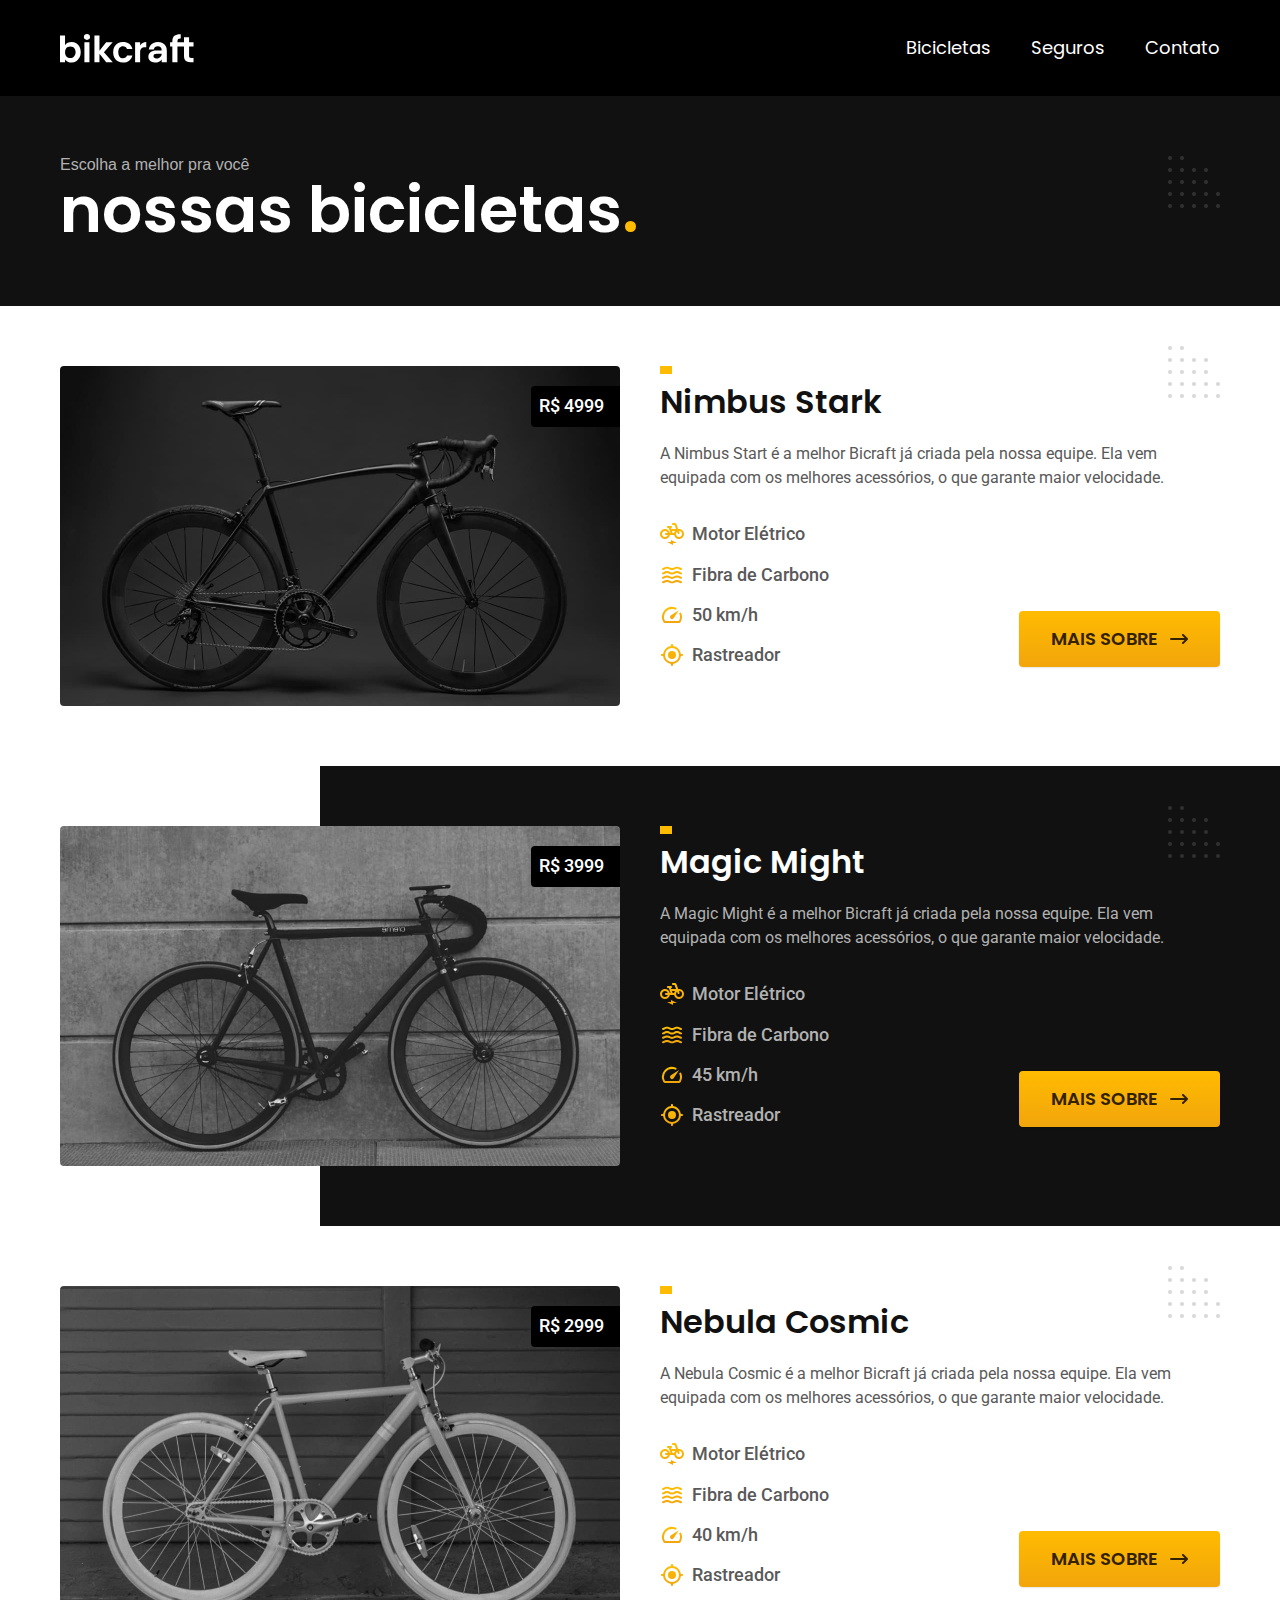
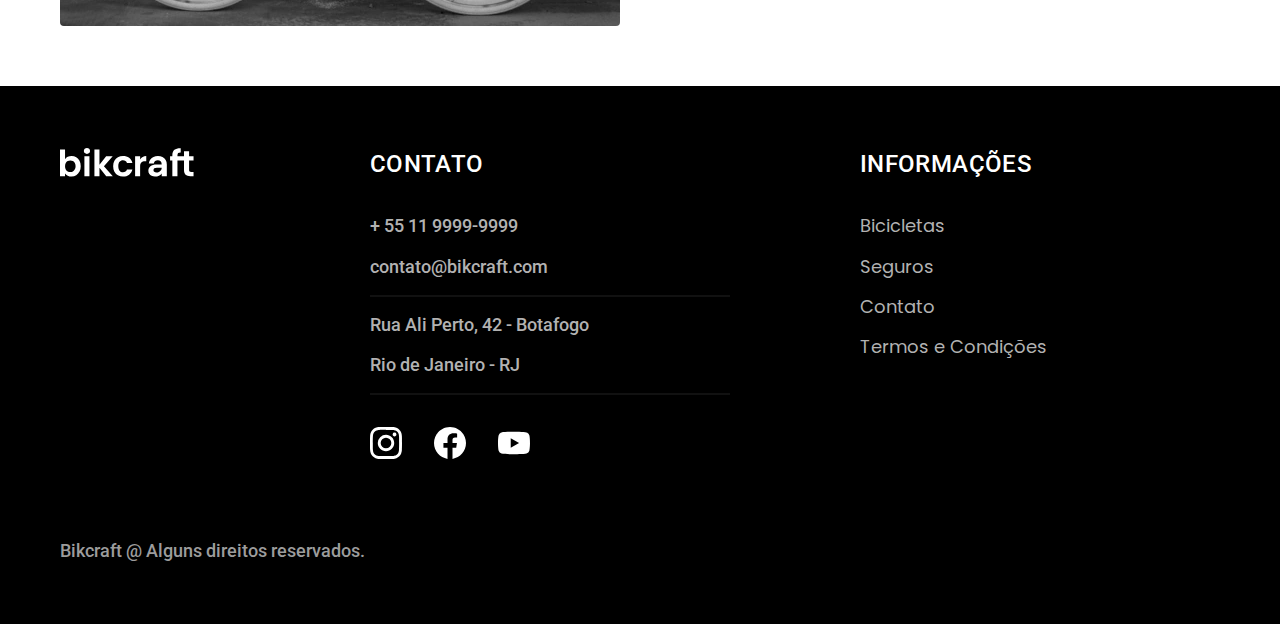
==== bicicletas.html @ e0dea344 "opa" ====
<!DOCTYPE html>
<html lang="pt-br">

<head>
  <meta charset="UTF-8">
  <meta name="viewport" content="width=device-width, initial-scale=1.0">
  <title>Bicicletas | Bikcraft</title>
  <meta name="description" content="Termos e Condições">

  <link rel="preload" href="/css/styles.css" as="style">
  <link rel="stylesheet" href="/css/styles.css">
  <link rel="stylesheet" href="./css/termos/termos.css">
  <link rel="preconnect" href="https://fonts.googleapis.com">
  <link rel="preconnect" href="https://fonts.gstatic.com" crossorigin>
  <link href="https://fonts.googleapis.com/css2?family=Merriweather:ital,wght@1,900&family=Poppins:wght@400;600&family=Roboto:wght@400;500&display=swap" rel="stylesheet">
</head>

<body id="bicicletas">
  <header class="header-bg">
    <div class="header container">
      <a href="./index.html"><img src="./img/bikcraft.svg" alt="Bikcraft"></a>

      <nav aria-label="primaria">
        <ul class="header-menu font-1-m cor-0">
          <li><a href="./bicicletas.html">Bicicletas</a></li>
          <li><a href="./seguros.html">Seguros</a></li>
          <li><a href="./contato.html">Contato</a></li>
        </ul>
      </nav>
    </div>
  </header>

  <main>
    <div class="titulo-bg">
      <div class="titulo container">
        <p class="font-2-1-b cor-5">Escolha a melhor pra você</p>
        <h1 class="font-1-xxl cor-0">nossas bicicletas<span class="cor-p1">.</span></h1>
      </div>
    </div>

    <div class="bicicletas container">
      <div class="bicicletas-imagem">
        <img src="./img/bicicletas/nimbus.jpg" alt="Bicicletas preta">
        <span class="font-2-m cor-0">R$ 4999</span>
      </div>
      <div class="bicicletas-conteudo">
        <h2 class="font-1-xl">Nimbus Stark</h2>
        <p class="font-2-s cor-8">A Nimbus Start é a melhor Bicraft já criada pela nossa equipe. Ela vem equipada com os melhores acessórios, o que garante maior velocidade.</p>
        <ul class="font-2-m cor-8">
          <li><img src="./img/icones/eletrica.svg" alt="">
            Motor Elétrico
          </li>
          <li><img src="./img/icones/carbono.svg" alt="">
            Fibra de Carbono
          </li>
          <li><img src="./img/icones/velocidade.svg" alt="">
            50 km/h
          </li>
          <li><img src="./img/icones/rastreador.svg" alt="">
            Rastreador
          </li>
        </ul>
        <a class="botao seta" href="./bicicletas/nimbus.html">Mais Sobre</a>
      </div>
    </div>

    <div class="bicicletas-bg">
      <div class="bicicletas container">
        <div class="bicicletas-imagem">
          <img src="./img/bicicletas/magic.jpg" alt="Bicicletas preta">
          <span class="font-2-m cor-0">R$ 3999</span>
        </div>
        <div class="bicicletas-conteudo">
          <h2 class="font-1-xl cor-0">Magic Might</h2>
          <p class="font-2-s cor-5">A Magic Might é a melhor Bicraft já criada pela nossa equipe. Ela vem equipada com os melhores acessórios, o que garante maior velocidade.</p>
          <ul class="font-2-m cor-5">
            <li><img src="./img/icones/eletrica.svg" alt="">
              Motor Elétrico
            </li>
            <li><img src="./img/icones/carbono.svg" alt="">
              Fibra de Carbono
            </li>
            <li><img src="./img/icones/velocidade.svg" alt="">
              45 km/h
            </li>
            <li><img src="./img/icones/rastreador.svg" alt="">
              Rastreador
            </li>
          </ul>
          <a class="botao seta" href="./bicicletas/magic.html">Mais Sobre</a>
        </div>
      </div>
    </div>

    <div class="bicicletas container">
      <div class="bicicletas-imagem">
        <img src="./img/bicicletas/nebula.jpg" alt="Bicicletas preta">
        <span class="font-2-m cor-0">R$ 2999</span>
      </div>
      <div class="bicicletas-conteudo">
        <h2 class="font-1-xl">Nebula Cosmic</h2>
        <p class="font-2-s cor-8">A Nebula Cosmic é a melhor Bicraft já criada pela nossa equipe. Ela vem equipada com os melhores acessórios, o que garante maior velocidade.</p>
        <ul class="font-2-m cor-8">
          <li><img src="./img/icones/eletrica.svg" alt="">
            Motor Elétrico
          </li>
          <li><img src="./img/icones/carbono.svg" alt="">
            Fibra de Carbono
          </li>
          <li><img src="./img/icones/velocidade.svg" alt="">
            40 km/h
          </li>
          <li><img src="./img/icones/rastreador.svg" alt="">
            Rastreador
          </li>
        </ul>
        <a class="botao seta" href="./bicicletas/nebula.html">Mais Sobre</a>
      </div>
    </div>


  </main>

  <footer class="footer-bg">
    <div class="footer container">
      <img src="./img/bikcraft.svg" alt="Bikcraft">
      <div class="footer-contato">
        <h3 class="font-2-l-b cor-0">Contato</h3>
        <ul class="font-2-m cor-5">
          <li><a href="tel:+5511999999999">+ 55 11 9999-9999</a></li>
          <li><a href="mailto:contato@bikcraft.com">contato@bikcraft.com</a></li>
          <li>Rua Ali Perto, 42 - Botafogo</li>
          <li>Rio de Janeiro - RJ</li>
        </ul>
        <div class="footer-redes">
          <a href="#">
            <img src="./img/redes/instagram.svg" alt="instagram">
          </a>
          <a href="#">
            <img src="./img/redes/facebook.svg" alt="facebook">
          </a>
          <a href="#">
            <img src="./img/redes/youtube.svg" alt="youtube">
          </a>
        </div>
      </div>
      <div class="footer-informacoes">
        <h3 class="font-2-l-b cor-0">Informações</h3>
        <nav>
          <ul class="font-1-m cor-5">
            <li><a href="./bicicletas.html">Bicicletas</a></li>
            <li><a href="./seguros.html">Seguros</a></li>
            <li><a href="./contato.html">Contato</a></li>
            <li><a href="./termos.html">Termos e Condições</a></li>
          </ul>
        </nav>
      </div>
      <p class="footer-copy font-2-m cor-6">Bikcraft @ Alguns direitos reservados.</p>

    </div>
  </footer>
</body>

</html>
---- css/styles.css ----
@import './global/global.css';
@import './utilidades/tipografia.css';
@import './utilidades/cores.css';

@import './global/header.css';
@import './global/footer.css';

/* Utilidades */
@import './utilidades/componentes.css';
@import './utilidades/formulario.css';

/* Home */
@import './home/introducao.css';
@import './home/tecnologia.css';
@import './home/parceiros.css';
@import './home/depoimento.css';

/* Bicicletas */
@import './bicicletas/bicicletas-lista.css';
@import './bicicletas/bicicletas.css';

/* Bicicleta */
@import './bicicleta/bicicleta.css';
@import './bicicleta/seguro.css';

/* Seguros */
@import './seguros/seguros.css';
@import './seguros/vantagens.css';
@import './seguros/perguntas.css';

/* contato */
@import './contato/contato.css';
@import './contato/lojas.css';

/* orçamento */
@import './orcamento/orcamento.css';


/* termos */
@import './termos/termos.css';
---- css/styles.css ----
@import './global/global.css';
@import './utilidades/tipografia.css';
@import './utilidades/cores.css';

@import './global/header.css';
@import './global/footer.css';

/* Utilidades */
@import './utilidades/componentes.css';
@import './utilidades/formulario.css';

/* Home */
@import './home/introducao.css';
@import './home/tecnologia.css';
@import './home/parceiros.css';
@import './home/depoimento.css';

/* Bicicletas */
@import './bicicletas/bicicletas-lista.css';
@import './bicicletas/bicicletas.css';

/* Bicicleta */
@import './bicicleta/bicicleta.css';
@import './bicicleta/seguro.css';

/* Seguros */
@import './seguros/seguros.css';
@import './seguros/vantagens.css';
@import './seguros/perguntas.css';

/* contato */
@import './contato/contato.css';
@import './contato/lojas.css';

/* orçamento */
@import './orcamento/orcamento.css';


/* termos */
@import './termos/termos.css';
---- css/termos/termos.css ----
.termos {
  padding-top: 80px;
  padding-bottom: 80px;
}
.termos h2 {
  font-weight: 600;
  margin-bottom: 20px;
}
.termos p + h2{
  margin-top: 40px;
}
.termos p {
  max-width: 65ch;
  margin-bottom: 24px;
}
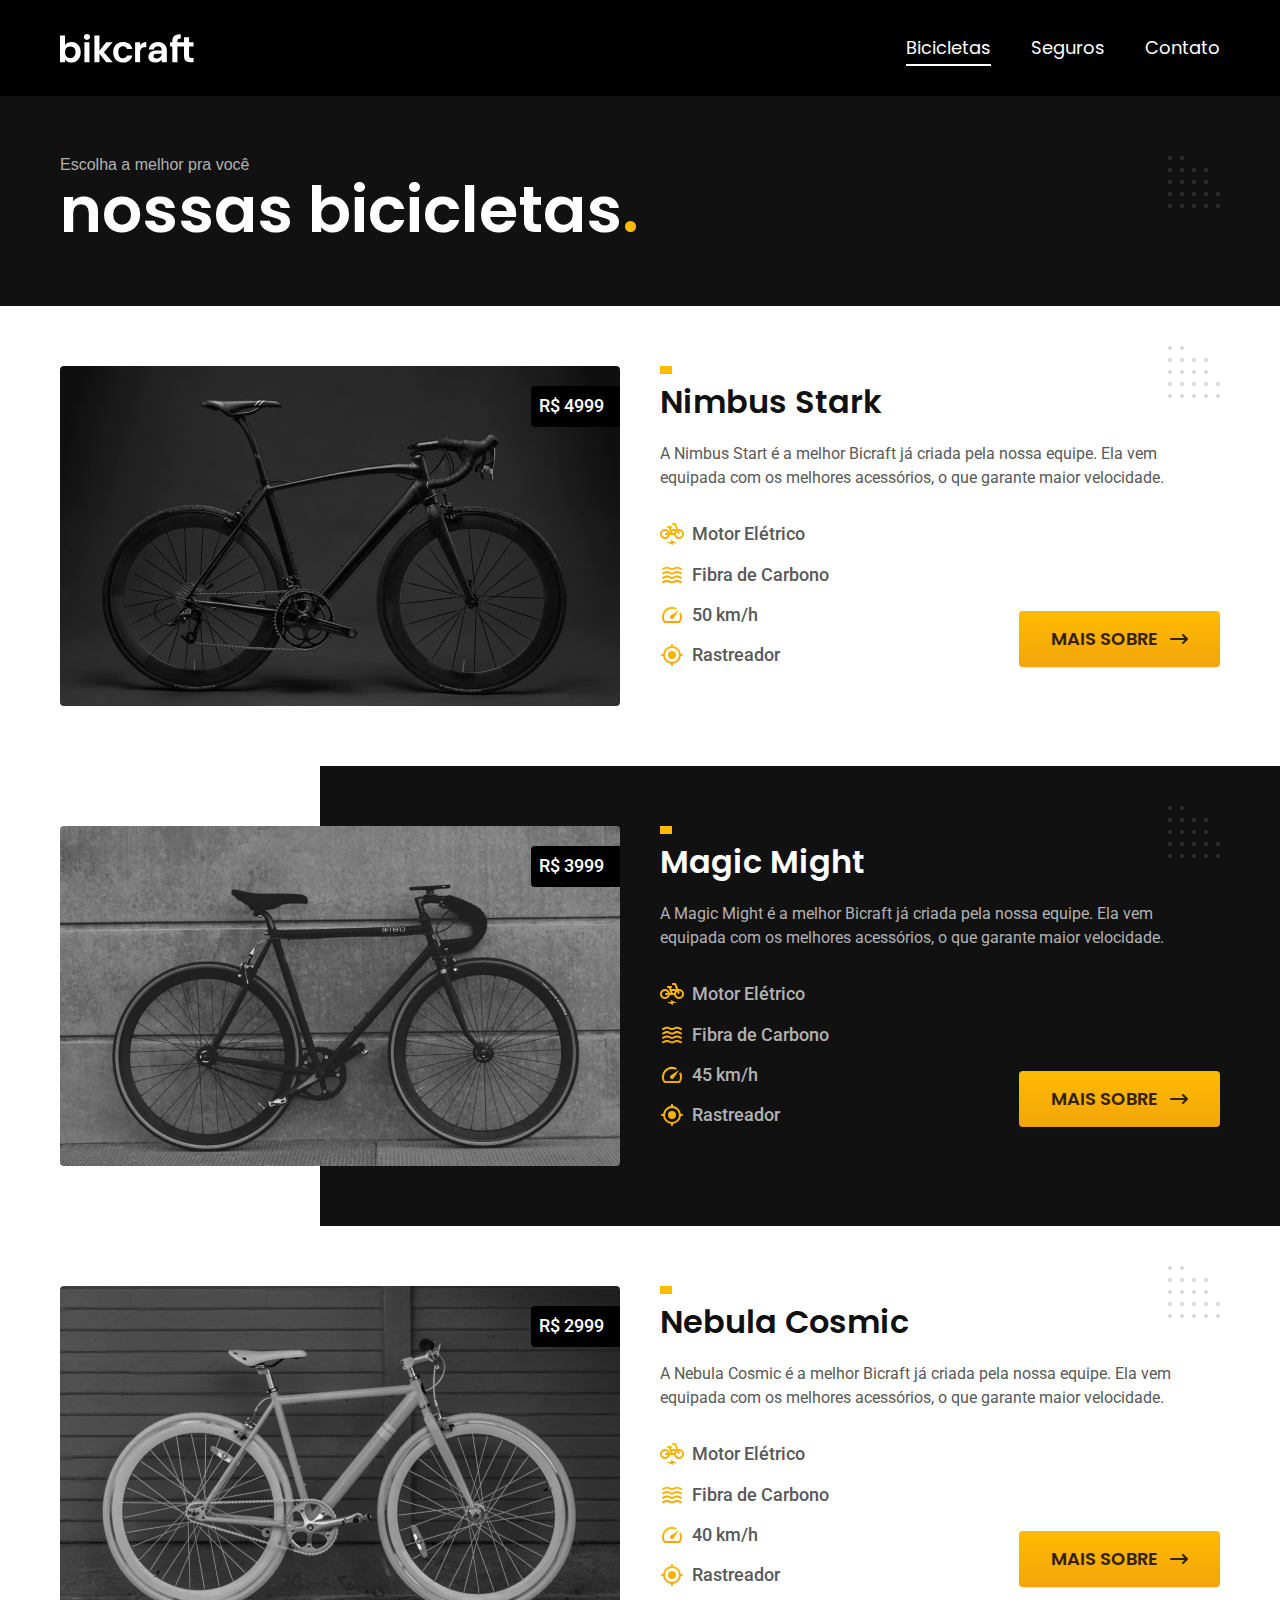
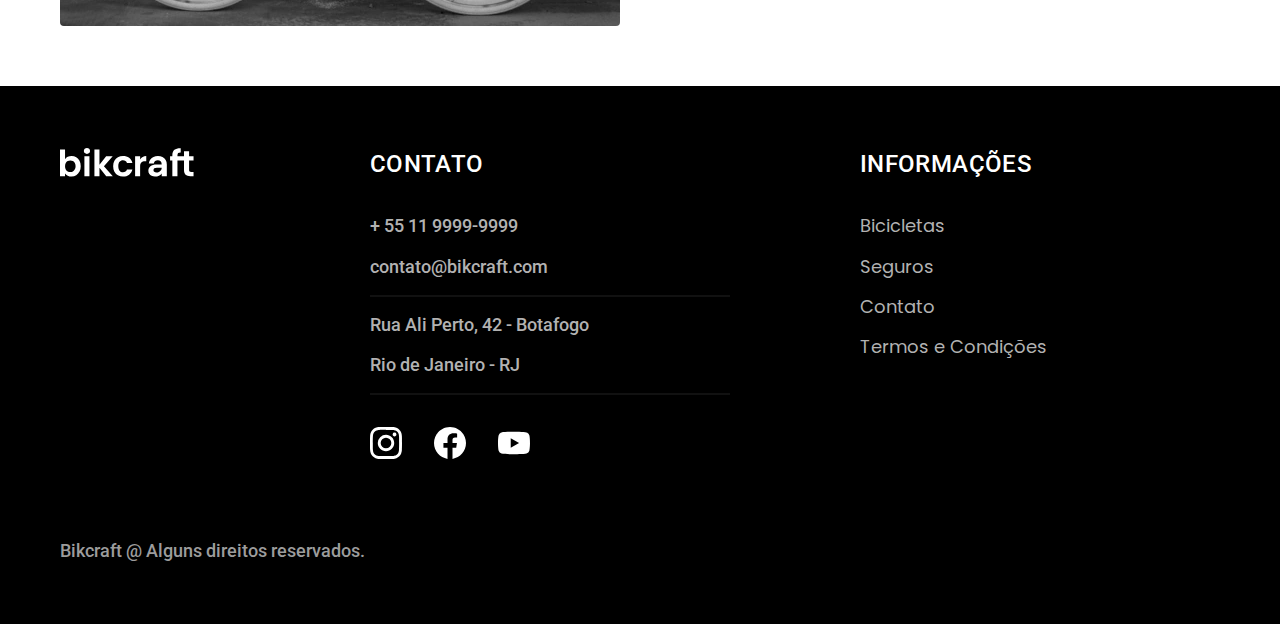
==== commit 98c31e8d: "Funcionalidades Js" ====
--- a/bicicletas.html
+++ b/bicicletas.html
@@ -18,7 +18,7 @@
 <body id="bicicletas">
   <header class="header-bg">
     <div class="header container">
-      <a href="./index.html"><img src="./img/bikcraft.svg" alt="Bikcraft"></a>
+      <a href="./index.html"><img src="./img/bikcraft.svg" width="136" height="32" alt="Bikcraft"></a>
 
       <nav aria-label="primaria">
         <ul class="header-menu font-1-m cor-0">
@@ -40,23 +40,23 @@
 
     <div class="bicicletas container">
       <div class="bicicletas-imagem">
-        <img src="./img/bicicletas/nimbus.jpg" alt="Bicicletas preta">
+        <img src="./img/bicicletas/nimbus.jpg" width="1120" height="680" alt="Bicicletas preta">
         <span class="font-2-m cor-0">R$ 4999</span>
       </div>
       <div class="bicicletas-conteudo">
         <h2 class="font-1-xl">Nimbus Stark</h2>
         <p class="font-2-s cor-8">A Nimbus Start é a melhor Bicraft já criada pela nossa equipe. Ela vem equipada com os melhores acessórios, o que garante maior velocidade.</p>
         <ul class="font-2-m cor-8">
-          <li><img src="./img/icones/eletrica.svg" alt="">
+          <li><img src="./img/icones/eletrica.svg" width="24" height="24" alt="">
             Motor Elétrico
           </li>
-          <li><img src="./img/icones/carbono.svg" alt="">
+          <li><img src="./img/icones/carbono.svg" width="24" height="24" alt="">
             Fibra de Carbono
           </li>
-          <li><img src="./img/icones/velocidade.svg" alt="">
+          <li><img src="./img/icones/velocidade.svg" width="24" height="24" alt="">
             50 km/h
           </li>
-          <li><img src="./img/icones/rastreador.svg" alt="">
+          <li><img src="./img/icones/rastreador.svg" width="24" height="24" alt="">
             Rastreador
           </li>
         </ul>
@@ -67,23 +67,23 @@
     <div class="bicicletas-bg">
       <div class="bicicletas container">
         <div class="bicicletas-imagem">
-          <img src="./img/bicicletas/magic.jpg" alt="Bicicletas preta">
+          <img src="./img/bicicletas/magic.jpg" width="1120" height="680" alt="Bicicletas preta">
           <span class="font-2-m cor-0">R$ 3999</span>
         </div>
         <div class="bicicletas-conteudo">
           <h2 class="font-1-xl cor-0">Magic Might</h2>
           <p class="font-2-s cor-5">A Magic Might é a melhor Bicraft já criada pela nossa equipe. Ela vem equipada com os melhores acessórios, o que garante maior velocidade.</p>
           <ul class="font-2-m cor-5">
-            <li><img src="./img/icones/eletrica.svg" alt="">
+            <li><img src="./img/icones/eletrica.svg" width="24" height="24" alt="">
               Motor Elétrico
             </li>
-            <li><img src="./img/icones/carbono.svg" alt="">
+            <li><img src="./img/icones/carbono.svg" width="24" height="24" alt="">
               Fibra de Carbono
             </li>
-            <li><img src="./img/icones/velocidade.svg" alt="">
+            <li><img src="./img/icones/velocidade.svg" width="24" height="24" alt="">
               45 km/h
             </li>
-            <li><img src="./img/icones/rastreador.svg" alt="">
+            <li><img src="./img/icones/rastreador.svg" width="24" height="24" alt="">
               Rastreador
             </li>
           </ul>
@@ -94,23 +94,23 @@
 
     <div class="bicicletas container">
       <div class="bicicletas-imagem">
-        <img src="./img/bicicletas/nebula.jpg" alt="Bicicletas preta">
+        <img src="./img/bicicletas/nebula.jpg" width="1120" height="680" alt="Bicicletas preta">
         <span class="font-2-m cor-0">R$ 2999</span>
       </div>
       <div class="bicicletas-conteudo">
         <h2 class="font-1-xl">Nebula Cosmic</h2>
         <p class="font-2-s cor-8">A Nebula Cosmic é a melhor Bicraft já criada pela nossa equipe. Ela vem equipada com os melhores acessórios, o que garante maior velocidade.</p>
         <ul class="font-2-m cor-8">
-          <li><img src="./img/icones/eletrica.svg" alt="">
+          <li><img src="./img/icones/eletrica.svg" width="24" height="24" alt="">
             Motor Elétrico
           </li>
-          <li><img src="./img/icones/carbono.svg" alt="">
+          <li><img src="./img/icones/carbono.svg" width="24" height="24" alt="">
             Fibra de Carbono
           </li>
-          <li><img src="./img/icones/velocidade.svg" alt="">
+          <li><img src="./img/icones/velocidade.svg" width="24" height="24" alt="">
             40 km/h
           </li>
-          <li><img src="./img/icones/rastreador.svg" alt="">
+          <li><img src="./img/icones/rastreador.svg" width="24" height="24" alt="">
             Rastreador
           </li>
         </ul>
@@ -123,7 +123,7 @@
 
   <footer class="footer-bg">
     <div class="footer container">
-      <img src="./img/bikcraft.svg" alt="Bikcraft">
+      <img src="./img/bikcraft.svg" width="136" height="32" alt="Bikcraft">
       <div class="footer-contato">
         <h3 class="font-2-l-b cor-0">Contato</h3>
         <ul class="font-2-m cor-5">
@@ -134,13 +134,13 @@
         </ul>
         <div class="footer-redes">
           <a href="#">
-            <img src="./img/redes/instagram.svg" alt="instagram">
+            <img src="./img/redes/instagram.svg" width="32" height="32" alt="instagram">
           </a>
           <a href="#">
-            <img src="./img/redes/facebook.svg" alt="facebook">
+            <img src="./img/redes/facebook.svg" width="32" height="32" alt="facebook">
           </a>
           <a href="#">
-            <img src="./img/redes/youtube.svg" alt="youtube">
+            <img src="./img/redes/youtube.svg" width="32" height="32" alt="youtube">
           </a>
         </div>
       </div>
@@ -159,6 +159,7 @@
 
     </div>
   </footer>
+  <script src="./js/script.js"></script>
 </body>
 
 </html>